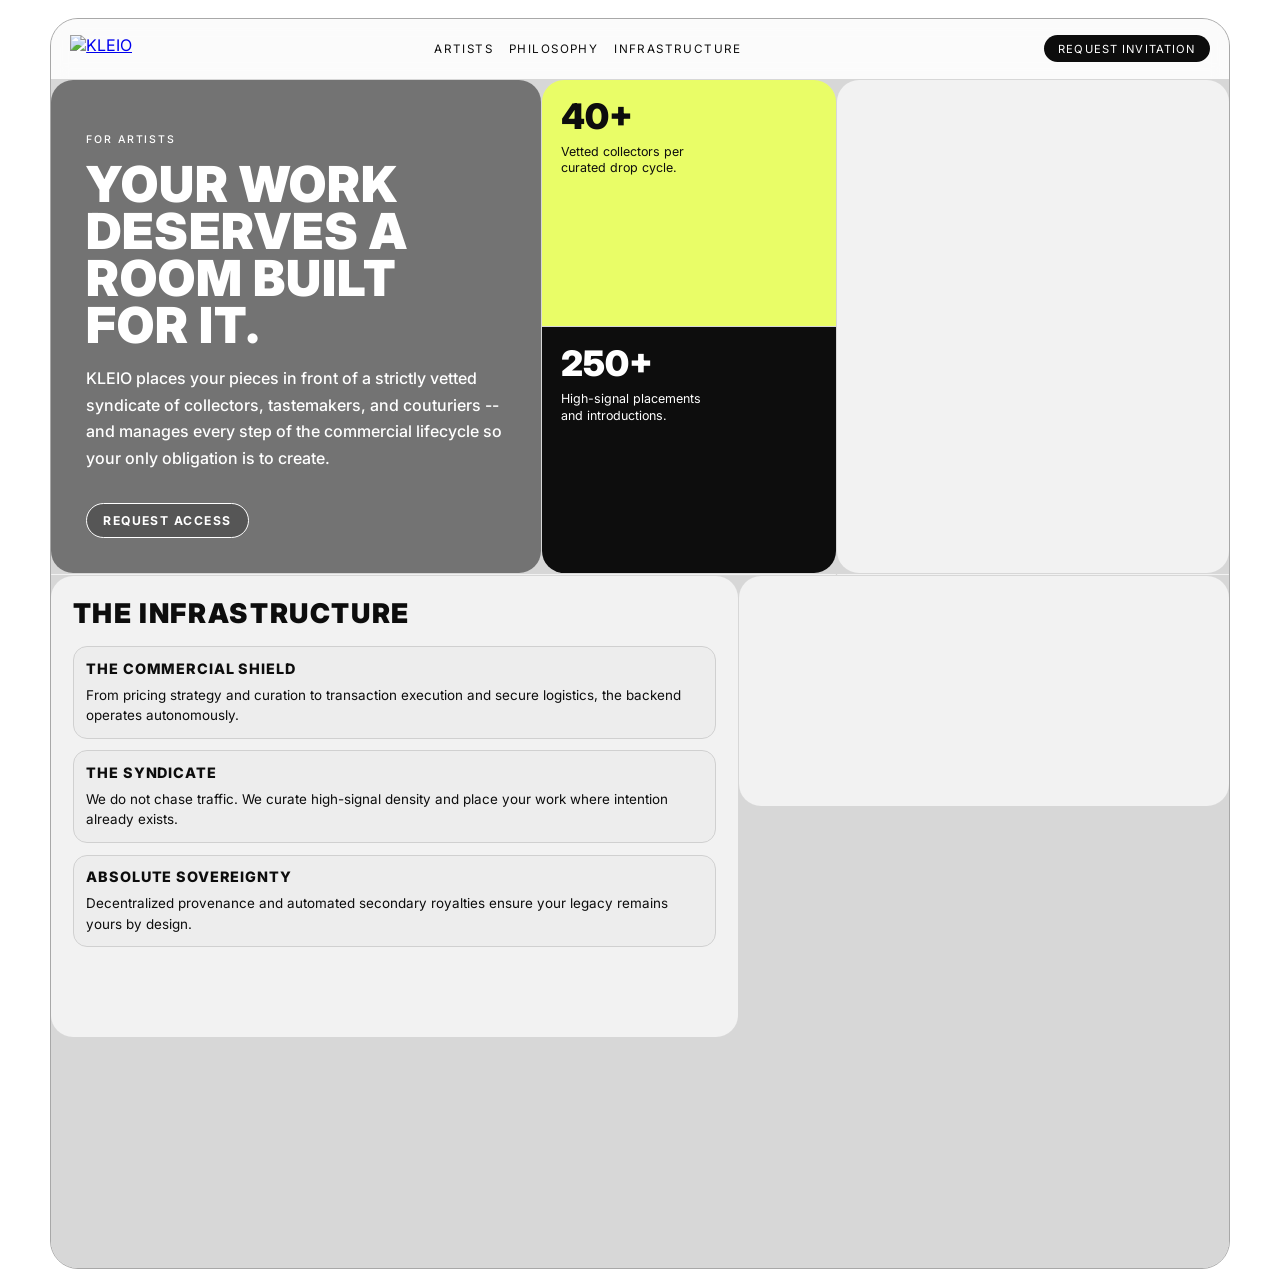
==== for-artists.html @ 2aaefba4 "Update to Artist PAge" ====
<!DOCTYPE html>
<html lang="en">
  <head>
    <meta charset="UTF-8">
    <meta name="viewport" content="width=device-width, initial-scale=1.0">
    <title>KLEIO | For Artists</title>
    <link rel="preconnect" href="https://fonts.googleapis.com">
    <link rel="preconnect" href="https://fonts.gstatic.com" crossorigin>
    <link href="https://fonts.googleapis.com/css2?family=Inter:wght@400;600;700;800;900&display=swap" rel="stylesheet">
    <link rel="stylesheet" href="./for-artists.css">
  </head>
  <body>
    <main class="board-wrap">
      <section class="board">
        <header class="board-nav">
          <a href="./index.html" class="logo-link" aria-label="KLEIO home">
            <img src="https://github.com/cowboyblurr/KLEIO-ASSETS/blob/main/blackkleiologofinal.png?raw=true" alt="KLEIO" class="logo">
          </a>
          <nav class="menu">
            <a href="#hook">Artists</a>
            <a href="#philosophy">Philosophy</a>
            <a href="#infrastructure">Infrastructure</a>
          </nav>
          <a href="mailto:hello@kleio.art?subject=Request%20Access" class="nav-cta">Request Invitation</a>
        </header>

        <div class="dashboard-grid">
          <article id="hook" class="card intro-card reveal">
            <p class="micro">FOR ARTISTS</p>
            <h1>YOUR WORK DESERVES A ROOM BUILT FOR IT.</h1>
            <p>
              KLEIO places your pieces in front of a strictly vetted syndicate of collectors,
              tastemakers, and couturiers -- and manages every step of the commercial lifecycle
              so your only obligation is to create.
            </p>
            <a href="mailto:hello@kleio.art?subject=Request%20Access" class="button-main">REQUEST ACCESS</a>
          </article>

          <article class="card metrics-card reveal">
            <div class="metric neon">
              <span>40+</span>
              <small>Vetted collectors per curated drop cycle.</small>
            </div>
            <div class="metric dark">
              <span>250+</span>
              <small>High-signal placements and introductions.</small>
            </div>
          </article>

          <article class="card hero-image-card reveal">
            <div class="image-fill fixed-top-image"></div>
          </article>

          <article id="philosophy" class="card philosophy-card reveal" data-random-image="true">
            <div class="glass">
              <h2>THE END OF THE ALGORITHM HUSTLE.</h2>
              <p>
                True creation requires isolation from the noise of the market. The current digital ecosystem
                forces artists to become marketers, content creators, and logistics managers just to sustain
                their practice. KLEIO strips that away. We provide an invisible, elite infrastructure that
                shields your creative process while actively scaling your commercial footprint.
              </p>
            </div>
          </article>

          <article class="card syndicate-card reveal" data-random-image="true">
            <div class="glass tight">
              <h3>THE SYNDICATE</h3>
              <p>Your work is strategically positioned inside a closed network of verified collectors and tastemakers.</p>
            </div>
          </article>

          <article id="infrastructure" class="card infra-card reveal">
            <h2>THE INFRASTRUCTURE</h2>
            <div class="pillar-list">
              <div class="pillar">
                <h3>The Commercial Shield</h3>
                <p>From pricing strategy and curation to transaction execution and secure logistics, the backend operates autonomously.</p>
              </div>
              <div class="pillar">
                <h3>The Syndicate</h3>
                <p>We do not chase traffic. We curate high-signal density and place your work where intention already exists.</p>
              </div>
              <div class="pillar">
                <h3>Absolute Sovereignty</h3>
                <p>Decentralized provenance and automated secondary royalties ensure your legacy remains yours by design.</p>
              </div>
            </div>
          </article>

          <article class="card image-card image-a reveal" data-random-image="true"></article>
          <article class="card image-card image-b reveal" data-random-image="true"></article>
          <article class="card image-card image-c reveal" data-random-image="true"></article>
        </div>
      </section>
    </main>
    <script src="./for-artists.js"></script>
  </body>
</html>
---- for-artists.css ----
:root {
  --ink: #0d0d0d;
  --panel: #f2f2f2;
  --line: #d7d7d7;
  --lime: #e9fd67;
  --white: #ffffff;
}

*,
*::before,
*::after {
  box-sizing: border-box;
}

html,
body {
  margin: 0;
  background: #ffffff;
  color: var(--ink);
  font-family: "Inter", sans-serif;
}

.board-wrap {
  min-height: 100vh;
  padding: 1.1rem;
}

.board {
  max-width: 1180px;
  margin: 0 auto;
  background: var(--panel);
  border: 1px solid #a8a8a8;
  border-radius: 28px;
  overflow: hidden;
}

.board-nav {
  display: grid;
  grid-template-columns: auto 1fr auto;
  align-items: center;
  gap: 1rem;
  padding: 1rem 1.2rem;
  border-bottom: 1px solid var(--line);
  background: rgba(255, 255, 255, 0.7);
  backdrop-filter: blur(8px);
}

.logo {
  height: 28px;
  width: auto;
  object-fit: contain;
  display: block;
}

.menu {
  display: flex;
  justify-content: center;
  gap: 1rem;
}

.menu a {
  color: var(--ink);
  text-decoration: none;
  font-size: 0.73rem;
  text-transform: uppercase;
  letter-spacing: 0.12em;
}

.nav-cta {
  text-decoration: none;
  color: var(--white);
  background: var(--ink);
  border-radius: 999px;
  padding: 0.42rem 0.9rem;
  font-size: 0.7rem;
  text-transform: uppercase;
  letter-spacing: 0.1em;
}

.dashboard-grid {
  display: grid;
  grid-template-columns: repeat(12, minmax(0, 1fr));
  grid-auto-flow: row;
  gap: 1px;
  background: var(--line);
}

.card {
  background: var(--panel);
  border-radius: 22px;
  overflow: hidden;
  position: relative;
}

.reveal {
  opacity: 0;
  transform: translateY(18px);
  transition: opacity 0.8s ease, transform 0.8s ease;
}

.reveal.visible {
  opacity: 1;
  transform: translateY(0);
}

.intro-card {
  grid-column: span 5;
  padding: 2.2rem;
  background-image: url("https://github.com/cowboyblurr/KLEIO-ASSETS/blob/main/artistpagepic.png?raw=true");
  background-size: cover;
  background-position: center;
  color: var(--white);
  isolation: isolate;
}

.intro-card::before {
  content: "";
  position: absolute;
  inset: 0;
  background: rgba(0, 0, 0, 0.52);
  z-index: 0;
}

.intro-card > * {
  position: relative;
  z-index: 1;
}

.micro {
  margin: 0;
  font-size: 0.66rem;
  letter-spacing: 0.18em;
  text-transform: uppercase;
}

.intro-card h1 {
  margin: 0.8rem 0 0;
  font-size: clamp(2rem, 4vw, 3.1rem);
  line-height: 0.95;
  letter-spacing: 0.02em;
  font-weight: 900;
}

.intro-card p {
  margin-top: 1rem;
  max-width: 42ch;
  line-height: 1.65;
  font-weight: 500;
}

.button-main {
  margin-top: 1rem;
  display: inline-block;
  text-decoration: none;
  color: var(--white);
  border: 1px solid var(--white);
  border-radius: 999px;
  padding: 0.55rem 1rem;
  font-size: 0.76rem;
  text-transform: uppercase;
  letter-spacing: 0.12em;
  font-weight: 700;
  background: rgba(0, 0, 0, 0.25);
}

.metrics-card {
  grid-column: span 3;
  display: grid;
  grid-template-rows: 1fr 1fr;
  gap: 1px;
  background: var(--line);
}

.metric {
  padding: 1.2rem;
}

.metric span {
  font-size: 2.2rem;
  font-weight: 900;
  line-height: 1;
}

.metric small {
  display: block;
  margin-top: 0.6rem;
  font-size: 0.78rem;
  line-height: 1.35;
  max-width: 18ch;
}

.metric.neon {
  background: var(--lime);
}

.metric.dark {
  background: var(--ink);
  color: var(--white);
}

.hero-image-card {
  grid-column: span 4;
  min-height: 340px;
}

.image-fill {
  position: absolute;
  inset: 0;
  background-size: cover;
  background-position: center;
  transform: scale(1.03);
  animation: breathe 11s ease-in-out infinite alternate;
}

.fixed-top-image {
  background-image: url("https://github.com/cowboyblurr/KLEIO-ASSETS/blob/main/660eb99b2b92e1cf4de536c203bfdc5d.jpg?raw=true");
}

.philosophy-card {
  grid-column: span 8;
  min-height: 340px;
}

.syndicate-card {
  grid-column: span 4;
  min-height: 340px;
}

.glass {
  position: absolute;
  inset: auto 1rem 1rem 1rem;
  background: rgba(10, 10, 10, 0.75);
  color: var(--white);
  padding: 1.2rem;
  border-radius: 16px;
  border: 1px solid rgba(255, 255, 255, 0.25);
  backdrop-filter: blur(8px);
}

.glass.tight {
  inset: 1rem;
}

.glass h2,
.glass h3 {
  margin: 0;
  font-size: clamp(1.25rem, 3vw, 2rem);
  line-height: 1;
  letter-spacing: 0.05em;
  text-transform: uppercase;
  font-weight: 900;
}

.glass p {
  margin: 0.8rem 0 0;
  line-height: 1.65;
}

.infra-card {
  grid-column: span 7;
  padding: 1.35rem;
}

.infra-card h2 {
  margin: 0;
  font-size: 1.7rem;
  letter-spacing: 0.06em;
  text-transform: uppercase;
  font-weight: 900;
}

.pillar-list {
  margin-top: 1rem;
  display: grid;
  gap: 0.7rem;
}

.pillar {
  background: #ededed;
  border: 1px solid #d0d0d0;
  border-radius: 14px;
  padding: 0.8rem;
}

.pillar h3 {
  margin: 0;
  font-size: 0.9rem;
  text-transform: uppercase;
  letter-spacing: 0.06em;
  font-weight: 800;
}

.pillar p {
  margin: 0.5rem 0 0;
  font-size: 0.84rem;
  line-height: 1.5;
}

.image-card {
  grid-column: span 5;
  min-height: 230px;
  background-size: cover;
  background-position: center;
  animation: breathe 14s ease-in-out infinite alternate;
}

@media (min-width: 981px) {
  .dashboard-grid {
    grid-template-areas:
      "intro intro intro intro intro metrics metrics metrics hero hero hero hero"
      "intro intro intro intro intro metrics metrics metrics hero hero hero hero"
      "philosophy philosophy philosophy philosophy philosophy philosophy philosophy philosophy syndicate syndicate syndicate syndicate"
      "philosophy philosophy philosophy philosophy philosophy philosophy philosophy philosophy syndicate syndicate syndicate syndicate"
      "infra infra infra infra infra infra infra imagea imagea imagea imagea imagea"
      "infra infra infra infra infra infra infra imageb imageb imageb imageb imageb"
      "imagec imagec imagec imagec imagec imagec imagec imagec imagec imagec imagec imagec";
  }

  .intro-card { grid-area: intro; }
  .metrics-card { grid-area: metrics; }
  .hero-image-card { grid-area: hero; min-height: 0; }
  .philosophy-card { grid-area: philosophy; min-height: 0; }
  .syndicate-card { grid-area: syndicate; min-height: 0; }
  .infra-card { grid-area: infra; }
  .image-a { grid-area: imagea; }
  .image-b { grid-area: imageb; }
  .image-c { grid-area: imagec; }
}

@keyframes breathe {
  from {
    transform: scale(1.02);
    background-position: 50% 45%;
  }
  to {
    transform: scale(1.08);
    background-position: 50% 55%;
  }
}

@media (max-width: 980px) {
  .dashboard-grid {
    grid-template-areas: none;
  }

  .intro-card,
  .metrics-card,
  .hero-image-card,
  .philosophy-card,
  .syndicate-card,
  .infra-card,
  .image-card {
    grid-column: span 12;
  }

  .menu {
    display: none;
  }
}
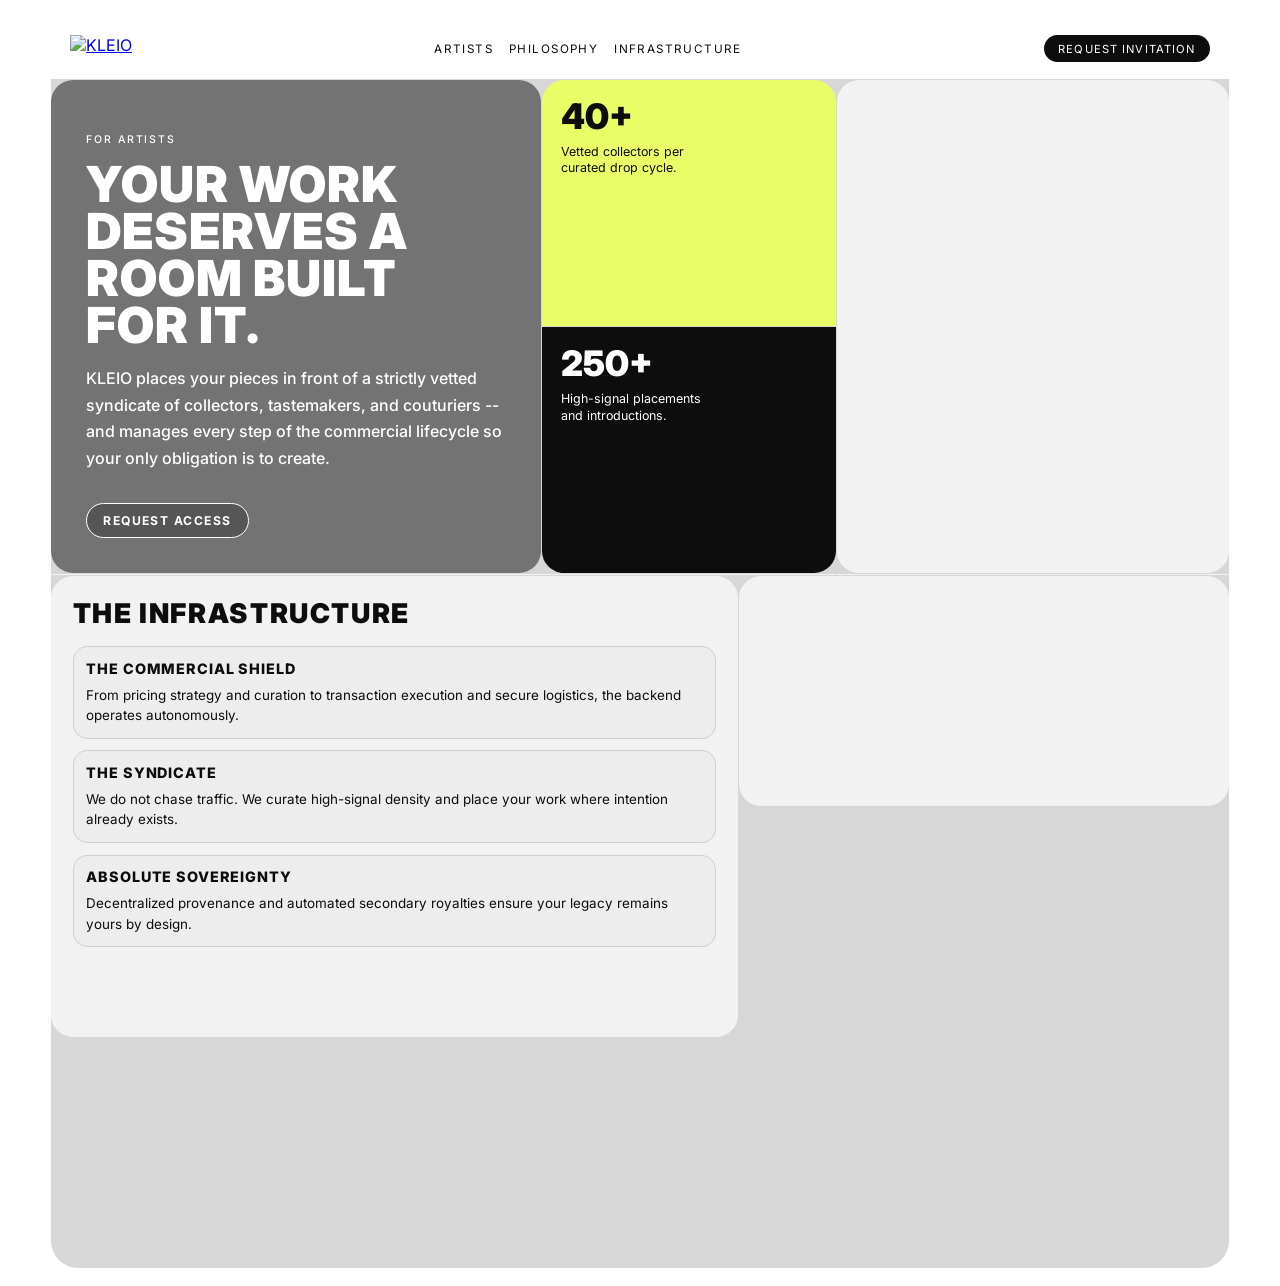
==== commit 3fe33d28: "Kleio update added artist page and update motion and animations" ====
--- a/for-artists.html
+++ b/for-artists.html
@@ -9,7 +9,7 @@
     <link href="https://fonts.googleapis.com/css2?family=Inter:wght@400;600;700;800;900&display=swap" rel="stylesheet">
     <link rel="stylesheet" href="./for-artists.css">
   </head>
-  <body>
+  <body class="artists-preload">
     <main class="board-wrap">
       <section class="board">
         <header class="board-nav">
--- a/for-artists.css
+++ b/for-artists.css
@@ -20,6 +20,36 @@
   font-family: "Inter", sans-serif;
 }
 
+body.artists-preload::before,
+body.artists-ready::before {
+  content: "";
+  position: fixed;
+  inset: 0;
+  background: #ffffff;
+  z-index: 9999;
+  pointer-events: none;
+  transition: opacity 280ms ease;
+}
+
+body.artists-preload::before {
+  opacity: 1;
+}
+
+body.artists-ready::before {
+  opacity: 0;
+}
+
+body.artists-preload .board {
+  opacity: 0;
+  transform: translateY(8px);
+}
+
+body.artists-ready .board {
+  opacity: 1;
+  transform: translateY(0);
+  transition: opacity 320ms ease, transform 320ms ease;
+}
+
 .board-wrap {
   min-height: 100vh;
   padding: 1.1rem;
@@ -28,8 +58,8 @@
 .board {
   max-width: 1180px;
   margin: 0 auto;
-  background: var(--panel);
-  border: 1px solid #a8a8a8;
+  background: transparent;
+  border: 1px solid transparent;
   border-radius: 28px;
   overflow: hidden;
 }
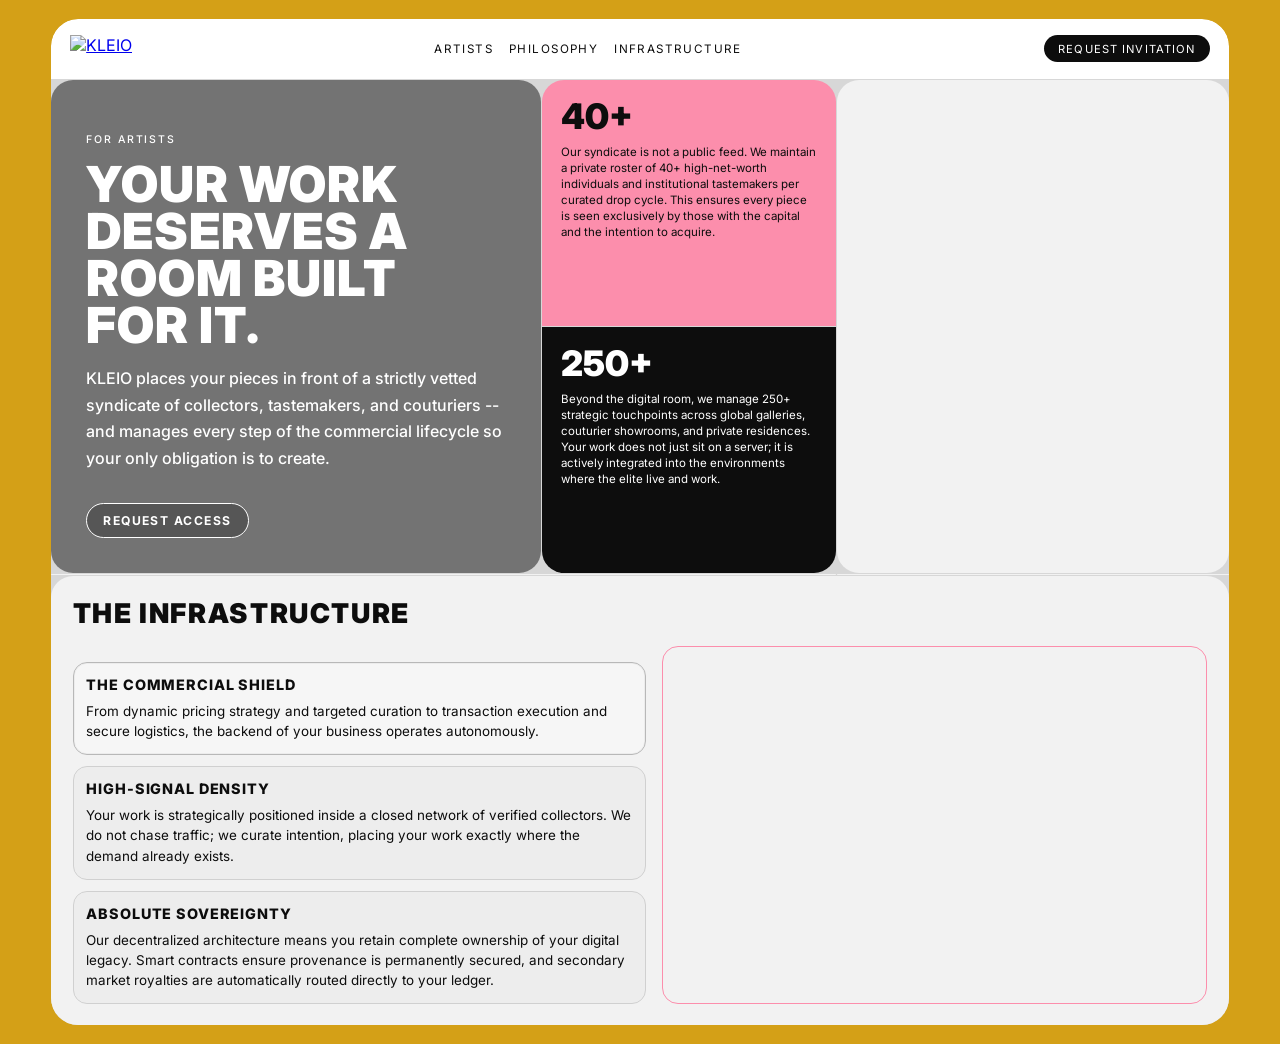
==== commit e4d7904f: "update udate and creration of artist page and fixing links on maifestopage" ====
--- a/for-artists.html
+++ b/for-artists.html
@@ -39,11 +39,11 @@
           <article class="card metrics-card reveal">
             <div class="metric neon">
               <span>40+</span>
-              <small>Vetted collectors per curated drop cycle.</small>
+              <small>Our syndicate is not a public feed. We maintain a private roster of 40+ high-net-worth individuals and institutional tastemakers per curated drop cycle. This ensures every piece is seen exclusively by those with the capital and the intention to acquire.</small>
             </div>
             <div class="metric dark">
               <span>250+</span>
-              <small>High-signal placements and introductions.</small>
+              <small>Beyond the digital room, we manage 250+ strategic touchpoints across global galleries, couturier showrooms, and private residences. Your work does not just sit on a server; it is actively integrated into the environments where the elite live and work.</small>
             </div>
           </article>
 
@@ -72,25 +72,26 @@
 
           <article id="infrastructure" class="card infra-card reveal">
             <h2>THE INFRASTRUCTURE</h2>
-            <div class="pillar-list">
-              <div class="pillar">
-                <h3>The Commercial Shield</h3>
-                <p>From pricing strategy and curation to transaction execution and secure logistics, the backend operates autonomously.</p>
+            <div class="infra-layout">
+              <div class="pillar-list">
+              <div class="pillar" data-infra-image="https://github.com/cowboyblurr/KLEIO-ASSETS/blob/main/3ef8156f444ddcc8b5ec301bb3fa7c77.jpg?raw=true">
+                <h3>THE COMMERCIAL SHIELD</h3>
+                <p>From dynamic pricing strategy and targeted curation to transaction execution and secure logistics, the backend of your business operates autonomously.</p>
               </div>
-              <div class="pillar">
-                <h3>The Syndicate</h3>
-                <p>We do not chase traffic. We curate high-signal density and place your work where intention already exists.</p>
+              <div class="pillar" data-infra-image="https://github.com/cowboyblurr/KLEIO-ASSETS/blob/main/b83b34c0c68dde5bc9bed113ca78d289.jpg?raw=true">
+                <h3>HIGH-SIGNAL DENSITY</h3>
+                <p>Your work is strategically positioned inside a closed network of verified collectors. We do not chase traffic; we curate intention, placing your work exactly where the demand already exists.</p>
               </div>
-              <div class="pillar">
-                <h3>Absolute Sovereignty</h3>
-                <p>Decentralized provenance and automated secondary royalties ensure your legacy remains yours by design.</p>
+              <div class="pillar" data-infra-image="https://github.com/cowboyblurr/KLEIO-ASSETS/blob/main/660eb99b2b92e1cf4de536c203bfdc5d.jpg?raw=true">
+                <h3>ABSOLUTE SOVEREIGNTY</h3>
+                <p>Our decentralized architecture means you retain complete ownership of your digital legacy. Smart contracts ensure provenance is permanently secured, and secondary market royalties are automatically routed directly to your ledger.</p>
+              </div>
+              </div>
+              <div class="infra-visual" aria-hidden="true">
+                <div class="infra-visual-fill" id="infra-visual-fill"></div>
               </div>
             </div>
           </article>
-
-          <article class="card image-card image-a reveal" data-random-image="true"></article>
-          <article class="card image-card image-b reveal" data-random-image="true"></article>
-          <article class="card image-card image-c reveal" data-random-image="true"></article>
         </div>
       </section>
     </main>
--- a/for-artists.css
+++ b/for-artists.css
@@ -15,7 +15,7 @@
 html,
 body {
   margin: 0;
-  background: #ffffff;
+  background: #D4A017;
   color: var(--ink);
   font-family: "Inter", sans-serif;
 }
@@ -51,17 +51,23 @@
 }
 
 .board-wrap {
+  --board-scale: 1;
   min-height: 100vh;
   padding: 1.1rem;
+  overflow-x: hidden;
 }
 
 .board {
+  min-width: 1180px;
+  width: 1180px;
   max-width: 1180px;
   margin: 0 auto;
   background: transparent;
   border: 1px solid transparent;
   border-radius: 28px;
   overflow: hidden;
+  transform-origin: top center;
+  transform: scale(var(--board-scale));
 }
 
 .board-nav {
@@ -71,7 +77,7 @@
   gap: 1rem;
   padding: 1rem 1.2rem;
   border-bottom: 1px solid var(--line);
-  background: rgba(255, 255, 255, 0.7);
+  background: #ffffff;
   backdrop-filter: blur(8px);
 }
 
@@ -206,21 +212,40 @@
 }
 
 .metric span {
+  display: inline-block;
   font-size: 2.2rem;
   font-weight: 900;
   line-height: 1;
+  animation: metric-number-float 3.4s ease-in-out infinite;
+  will-change: transform, text-shadow;
+}
+
+.metric.dark span {
+  animation-delay: 0.28s;
+}
+
+@keyframes metric-number-float {
+  0%, 100% {
+    transform: translateY(0);
+    text-shadow: 0 0 0 rgba(0, 0, 0, 0);
+  }
+  50% {
+    transform: translateY(-2px);
+    text-shadow: 0 0 10px rgba(0, 0, 0, 0.14);
+  }
 }
 
 .metric small {
   display: block;
   margin-top: 0.6rem;
-  font-size: 0.78rem;
-  line-height: 1.35;
-  max-width: 18ch;
+  font-size: 0.72rem;
+  line-height: 1.4;
+  max-width: 100%;
+  overflow-wrap: anywhere;
 }
 
 .metric.neon {
-  background: var(--lime);
+  background: #FC8EAC;
 }
 
 .metric.dark {
@@ -238,8 +263,6 @@
   inset: 0;
   background-size: cover;
   background-position: center;
-  transform: scale(1.03);
-  animation: breathe 11s ease-in-out infinite alternate;
 }
 
 .fixed-top-image {
@@ -287,7 +310,7 @@
 }
 
 .infra-card {
-  grid-column: span 7;
+  grid-column: span 12;
   padding: 1.35rem;
 }
 
@@ -310,6 +333,8 @@
   border: 1px solid #d0d0d0;
   border-radius: 14px;
   padding: 0.8rem;
+  transition: border-color 0.22s ease, box-shadow 0.22s ease, background-color 0.22s ease;
+  cursor: pointer;
 }
 
 .pillar h3 {
@@ -324,6 +349,38 @@
   margin: 0.5rem 0 0;
   font-size: 0.84rem;
   line-height: 1.5;
+}
+
+.pillar.is-active {
+  border-color: #b8b8b8;
+  background: #f6f6f6;
+  box-shadow: inset 0 0 0 1px rgba(0, 0, 0, 0.04);
+}
+
+.infra-layout {
+  margin-top: 1rem;
+  display: grid;
+  grid-template-columns: minmax(0, 1fr) minmax(0, 0.95fr);
+  gap: 1rem;
+  align-items: stretch;
+}
+
+.infra-visual {
+  border-radius: 16px;
+  overflow: hidden;
+  background: transparent;
+  min-height: 290px;
+  border: 1px solid #FC8EAC;
+}
+
+.infra-visual-fill {
+  width: 100%;
+  height: 100%;
+  min-height: 290px;
+  background-size: contain;
+  background-repeat: no-repeat;
+  background-position: center;
+  transition: background-image 0.24s ease;
 }
 
 .image-card {
@@ -331,7 +388,6 @@
   min-height: 230px;
   background-size: cover;
   background-position: center;
-  animation: breathe 14s ease-in-out infinite alternate;
 }
 
 @media (min-width: 981px) {
@@ -341,9 +397,8 @@
       "intro intro intro intro intro metrics metrics metrics hero hero hero hero"
       "philosophy philosophy philosophy philosophy philosophy philosophy philosophy philosophy syndicate syndicate syndicate syndicate"
       "philosophy philosophy philosophy philosophy philosophy philosophy philosophy philosophy syndicate syndicate syndicate syndicate"
-      "infra infra infra infra infra infra infra imagea imagea imagea imagea imagea"
-      "infra infra infra infra infra infra infra imageb imageb imageb imageb imageb"
-      "imagec imagec imagec imagec imagec imagec imagec imagec imagec imagec imagec imagec";
+      "infra infra infra infra infra infra infra infra infra infra infra infra"
+      "infra infra infra infra infra infra infra infra infra infra infra infra";
   }
 
   .intro-card { grid-area: intro; }
@@ -352,38 +407,11 @@
   .philosophy-card { grid-area: philosophy; min-height: 0; }
   .syndicate-card { grid-area: syndicate; min-height: 0; }
   .infra-card { grid-area: infra; }
-  .image-a { grid-area: imagea; }
-  .image-b { grid-area: imageb; }
-  .image-c { grid-area: imagec; }
-}
-
-@keyframes breathe {
-  from {
-    transform: scale(1.02);
-    background-position: 50% 45%;
+}
+
+
+@media (max-width: 980px) {
+  .board {
+    margin: 0;
   }
-  to {
-    transform: scale(1.08);
-    background-position: 50% 55%;
-  }
-}
-
-@media (max-width: 980px) {
-  .dashboard-grid {
-    grid-template-areas: none;
-  }
-
-  .intro-card,
-  .metrics-card,
-  .hero-image-card,
-  .philosophy-card,
-  .syndicate-card,
-  .infra-card,
-  .image-card {
-    grid-column: span 12;
-  }
-
-  .menu {
-    display: none;
-  }
-}
+}
